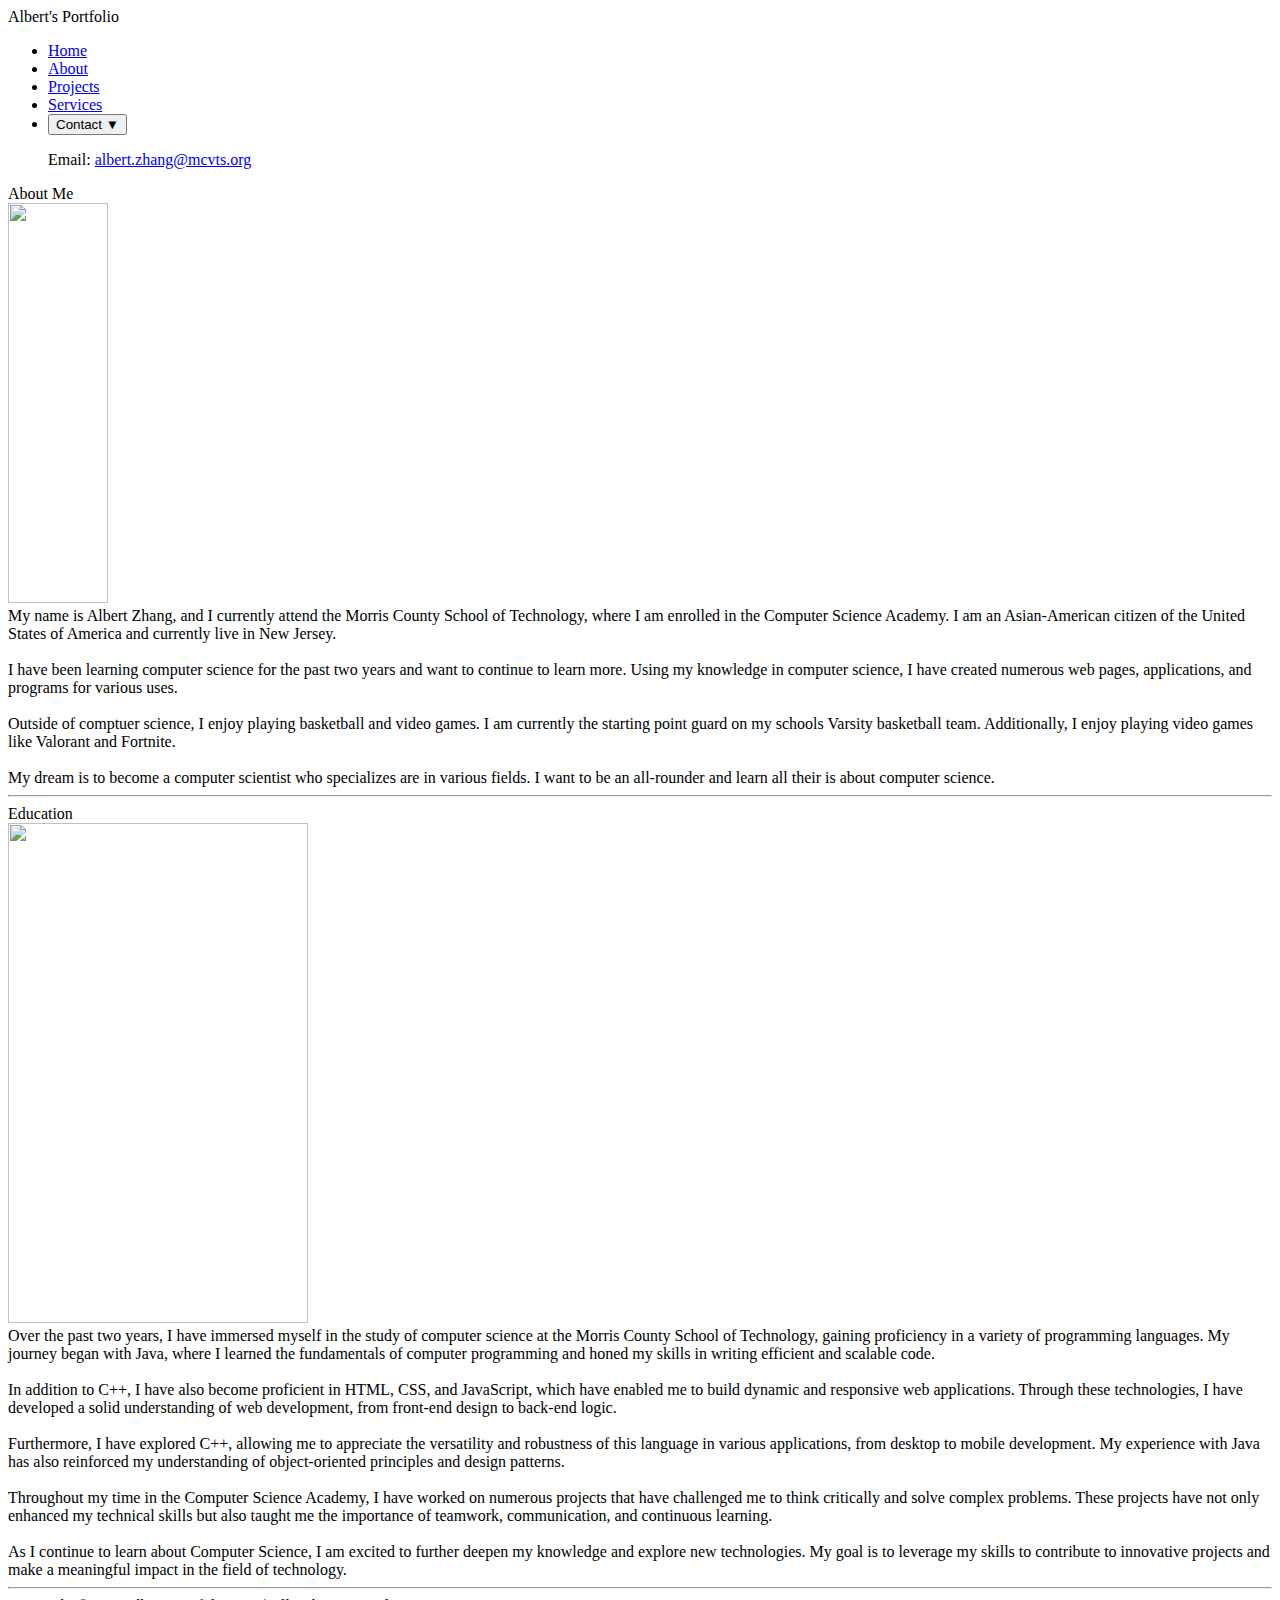
==== about.html @ 19da1a17 "Add files via upload" ====
<!DOCTYPE html>
<html lang="en">

<head>
    <meta charset="UTF-8">
    <meta name="viewport" content="width=device-width, initial-scale=1.0">
    <title>Albert's Portfolio</title>
    <link rel="stylesheet" type="text/css" href="style.css">
    <link rel="preconnect" href="https://fonts.googleapis.com">
    <link rel="preconnect" href="https://fonts.gstatic.com" crossorigin>
    <link href="https://fonts.googleapis.com/css2?family=Poppins&display=swap" rel="stylesheet">
</head>

<body>
    <header>
        <nav>
            <div class="left">Albert's Portfolio</div>
            <div class="right">
                <ul>
                    <li><a href="index.html">Home</a></li>
                    <li><a href="about.html">About</a></li>
                    <li><a href="projects.html">Projects</a></li>
                    <li><a href="services.html">Services</a></li>
                    <li>
                        <div class="contact-container">
                            <button class="contact-btn">
                                Contact <span class="arrow">&#9660;</span>
                            </button>
                            <div class="contact-dropdown">
                                <p>Email: <a href="mailto:albert.zhang@mcvts.org">albert.zhang@mcvts.org</a></p>
                            </div>
                        </div>
                    </li>
                    </form>
            </div>
            </div>
            </li>
            </ul>
            </div>
        </nav>
    </header>
    <main>
        <div class="aboutme">
            About Me
        </div>
        <section class="section-about">
            <div class="leftSection-about">
                <img src="me.jpeg" width="100" height="400" alt="">
            </div>
            <div class="rightSection-about">
                My name is Albert Zhang, and I currently attend the Morris County School of Technology, where I am
                enrolled in the Computer Science Academy. I am an Asian-American citizen of the United States of America
                and currently live in New Jersey.
                <br><br>
                I have been learning computer science for the past two years and want
                to continue to learn more. Using my knowledge in computer science, I have created numerous web pages,
                applications, and programs for various uses.
                <br>
                <br>
                Outside of comptuer science, I enjoy playing basketball and video games. I am currently the starting
                point guard on my schools Varsity basketball team. Additionally, I enjoy playing video games like
                Valorant and Fortnite.
                <br><br>
                My dream is to become a computer scientist who specializes are
                in various fields. I want to be an all-rounder and learn all their is about computer science.

            </div>
        </section>

        <hr class="top-hr">

        <div class="education">
            Education
        </div>
        <section class="section-education">
            <div class="leftSection-education">
                <img src="mcst.jpeg" width="300" height="500" alt="">
            </div>
            <div class="rightSection-education">
                Over the past two years, I have immersed myself in the study
                of computer science at the Morris County School of Technology, gaining proficiency in a variety of
                programming languages. My journey began with
                Java, where I learned the fundamentals of computer programming and honed my skills in writing
                efficient and scalable code.
                <br>
                <br>
                In addition to C++, I have also become proficient in HTML, CSS, and JavaScript, which have enabled me to
                build dynamic and responsive web applications. Through these technologies, I have developed a solid
                understanding of web development, from front-end design to back-end logic.
                <br>
                <br>
                Furthermore, I have explored C++, allowing me to appreciate the versatility and robustness of this
                language in various applications, from desktop to mobile development. My experience with Java has also
                reinforced my understanding of object-oriented principles and design patterns.
                <br>
                <br>
                Throughout my time in the Computer Science Academy, I have worked on numerous projects that have
                challenged me to think critically and solve complex problems. These projects have not only enhanced my
                technical skills but also taught me the importance of teamwork, communication, and continuous learning.
                <br>
                <br>
                As I continue to learn about Computer Science, I am excited to further deepen my knowledge and explore
                new technologies. My goal is to leverage my skills to contribute to innovative projects and make a
                meaningful impact in the field of technology.
            </div>
        </section>

        <hr class="bottom-hr">
        
    </main>
    <footer>
        <div class="footer-bottom">
            <div class="footer-rights">Copyright &#169; 2024 albertsportfolio.com | All rights reserved</div>
    </footer>

    <script src="script.js"></script>
    <!-- Setup and start animation! -->
</body>

</html>
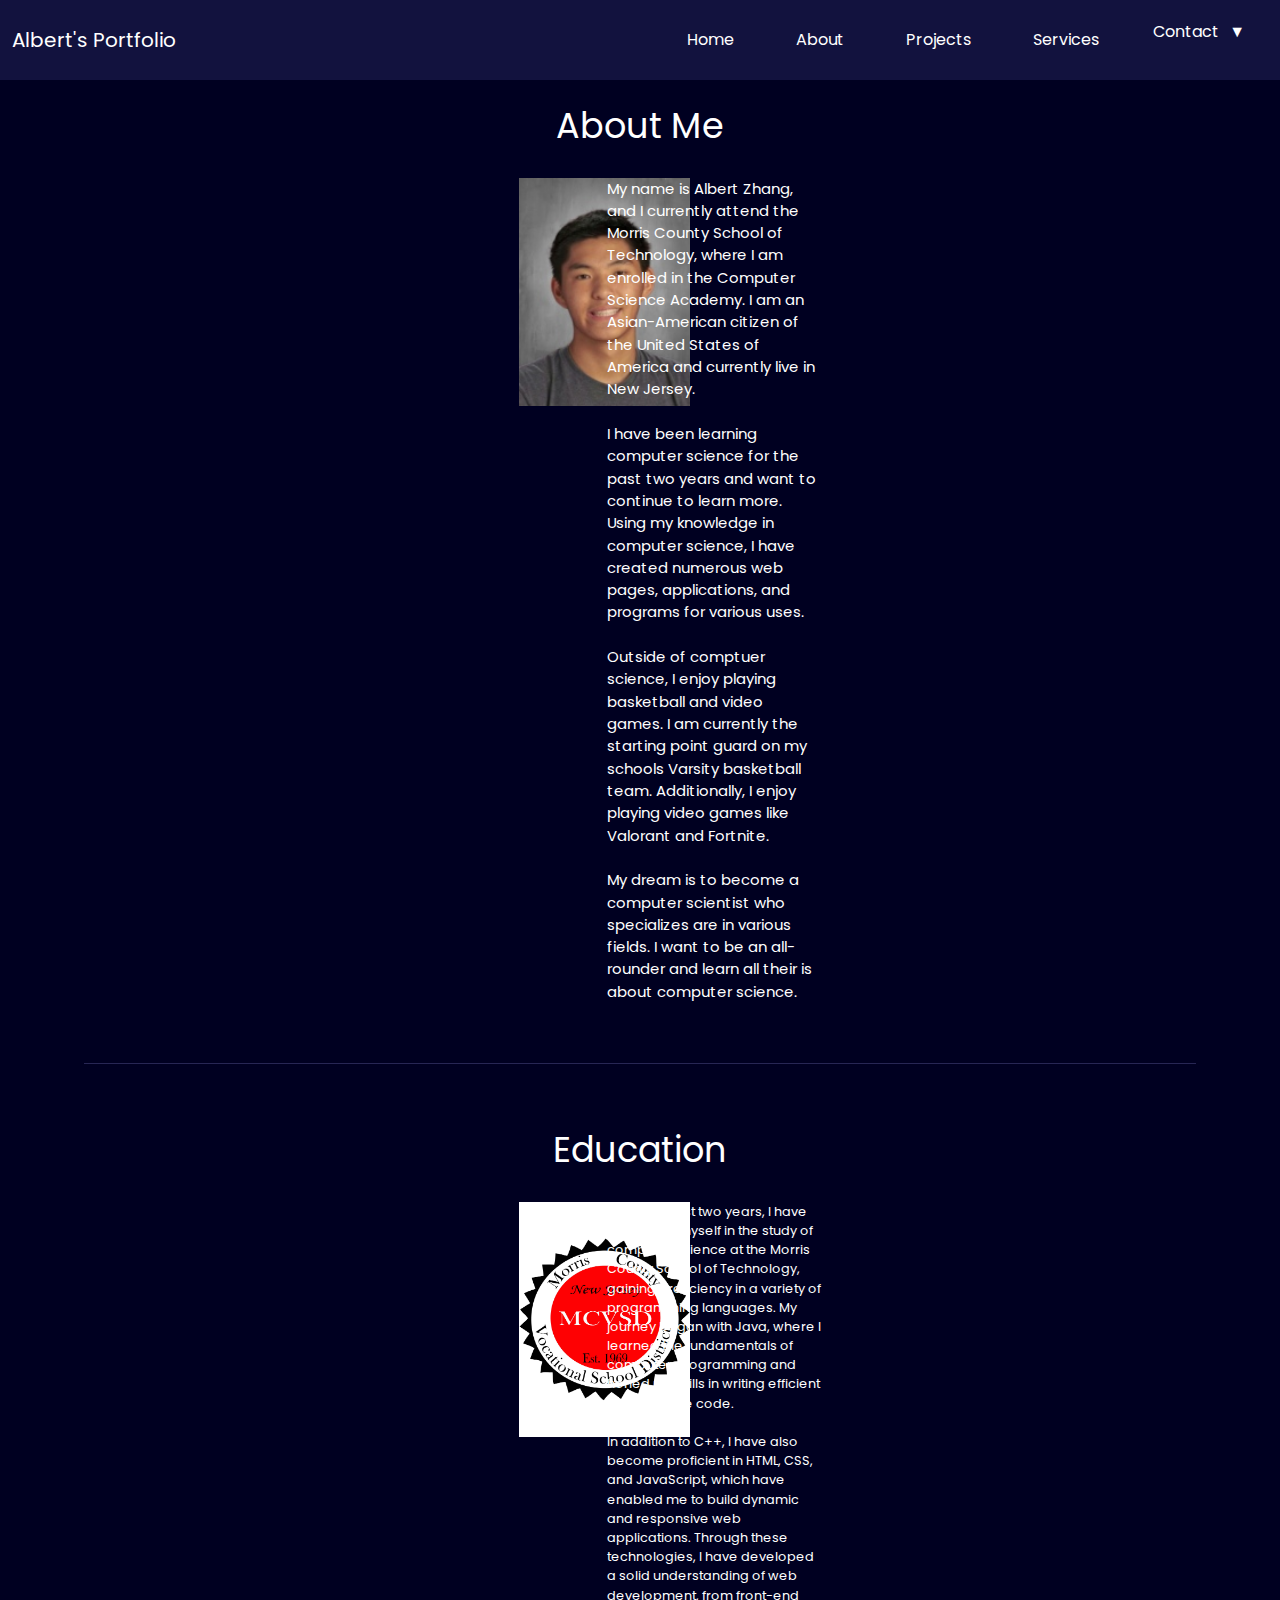
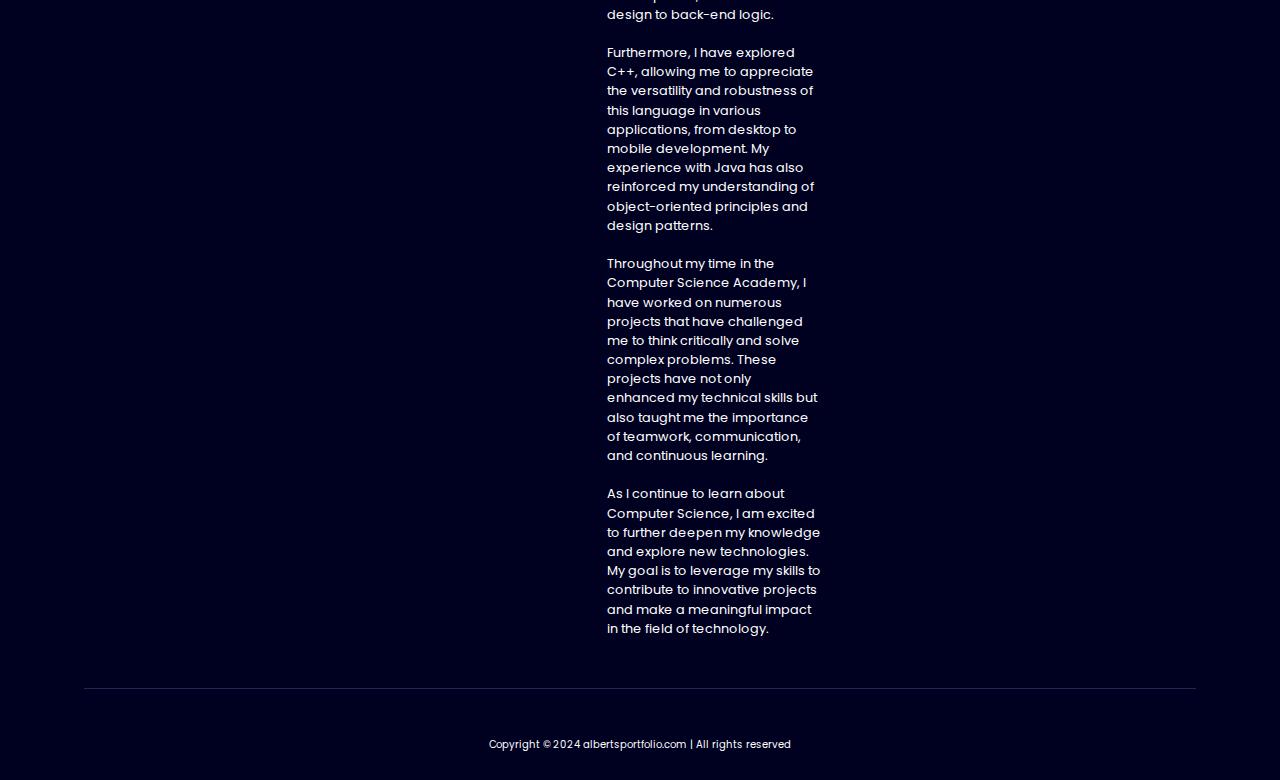
==== commit bbf6d099: "Update about.html" ====
--- a/about.html
+++ b/about.html
@@ -5,6 +5,8 @@
     <meta charset="UTF-8">
     <meta name="viewport" content="width=device-width, initial-scale=1.0">
     <title>Albert's Portfolio</title>
+    <!-- Bootstrap CSS -->
+    <link href="https://cdn.jsdelivr.net/npm/bootstrap@5.0.2/dist/css/bootstrap.min.css" rel="stylesheet">
     <link rel="stylesheet" type="text/css" href="style.css">
     <link rel="preconnect" href="https://fonts.googleapis.com">
     <link rel="preconnect" href="https://fonts.gstatic.com" crossorigin>
@@ -13,57 +15,71 @@
 
 <body>
     <header>
-        <nav>
-            <div class="left">Albert's Portfolio</div>
-            <div class="right">
-                <ul>
-                    <li><a href="index.html">Home</a></li>
-                    <li><a href="about.html">About</a></li>
-                    <li><a href="projects.html">Projects</a></li>
-                    <li><a href="services.html">Services</a></li>
-                    <li>
-                        <div class="contact-container">
-                            <button class="contact-btn">
-                                Contact <span class="arrow">&#9660;</span>
-                            </button>
-                            <div class="contact-dropdown">
-                                <p>Email: <a href="mailto:albert.zhang@mcvts.org">albert.zhang@mcvts.org</a></p>
+        <nav class="navbar navbar-expand-lg navbar-dark navbar-custom">
+            <div class="container-fluid">
+                <a class="navbar-brand">Albert's Portfolio</a>
+                <button class="navbar-toggler" type="button" data-bs-toggle="collapse" data-bs-target="#navbarNav"
+                    aria-controls="navbarNav" aria-expanded="false" aria-label="Toggle navigation">
+                    <span class="navbar-toggler-icon"></span>
+                </button>
+                <div class="collapse navbar-collapse" id="navbarNav">
+                    <ul class="navbar-nav ms-auto">
+                        <li class="nav-item">
+                            <a class="nav-link text-white" href="index.html">Home</a>
+                        </li>
+                        <li class="nav-item">
+                            <a class="nav-link text-white" href="about.html">About</a>
+                        </li>
+                        <li class="nav-item">
+                            <a class="nav-link text-white" href="projects.html">Projects</a>
+                        </li>
+                        <li class="nav-item ">
+                            <a class="nav-link text-white" href="services.html">Services</a>
+                        </li>
+                        <li class="nav-item">
+                            <div class="contact-container">
+                                <button class="contact-btn" id="contactBtn">
+                                    Contact <span class="arrow">&#9660;</span>
+                                </button>
+                                <div class="contact-dropdown" id="contactDropdown">
+                                    <p>Email: <a href="mailto:albert.zhang@mcvts.org">albert.zhang@mcvts.org</a></p>
+                                </div>
                             </div>
-                        </div>
-                    </li>
-                    </form>
-            </div>
-            </div>
-            </li>
-            </ul>
+                        </li>
+                    </ul>
+                </div>
             </div>
         </nav>
     </header>
+
     <main>
         <div class="aboutme">
             About Me
         </div>
         <section class="section-about">
-            <div class="leftSection-about">
-                <img src="me.jpeg" width="100" height="400" alt="">
-            </div>
-            <div class="rightSection-about">
-                My name is Albert Zhang, and I currently attend the Morris County School of Technology, where I am
-                enrolled in the Computer Science Academy. I am an Asian-American citizen of the United States of America
-                and currently live in New Jersey.
-                <br><br>
-                I have been learning computer science for the past two years and want
-                to continue to learn more. Using my knowledge in computer science, I have created numerous web pages,
-                applications, and programs for various uses.
-                <br>
-                <br>
-                Outside of comptuer science, I enjoy playing basketball and video games. I am currently the starting
-                point guard on my schools Varsity basketball team. Additionally, I enjoy playing video games like
-                Valorant and Fortnite.
-                <br><br>
-                My dream is to become a computer scientist who specializes are
-                in various fields. I want to be an all-rounder and learn all their is about computer science.
-
+            <div class="row">
+                <div class="col-lg-6">
+                    <img src="me.jpeg" class="img-fluid" width=400px height=400px alt="">
+                </div>
+                <div class="col-lg-6">
+                    <div class="rightSection-about">
+                        My name is Albert Zhang, and I currently attend the Morris County School of Technology, where I am
+                        enrolled in the Computer Science Academy. I am an Asian-American citizen of the United States of America
+                        and currently live in New Jersey.
+                        <br><br>
+                        I have been learning computer science for the past two years and want
+                        to continue to learn more. Using my knowledge in computer science, I have created numerous web pages,
+                        applications, and programs for various uses.
+                        <br>
+                        <br>
+                        Outside of comptuer science, I enjoy playing basketball and video games. I am currently the starting
+                        point guard on my schools Varsity basketball team. Additionally, I enjoy playing video games like
+                        Valorant and Fortnite.
+                        <br><br>
+                        My dream is to become a computer scientist who specializes are
+                        in various fields. I want to be an all-rounder and learn all their is about computer science.
+                    </div>
+                </div>
             </div>
         </section>
 
@@ -73,48 +89,55 @@
             Education
         </div>
         <section class="section-education">
-            <div class="leftSection-education">
-                <img src="mcst.jpeg" width="300" height="500" alt="">
-            </div>
-            <div class="rightSection-education">
-                Over the past two years, I have immersed myself in the study
-                of computer science at the Morris County School of Technology, gaining proficiency in a variety of
-                programming languages. My journey began with
-                Java, where I learned the fundamentals of computer programming and honed my skills in writing
-                efficient and scalable code.
-                <br>
-                <br>
-                In addition to C++, I have also become proficient in HTML, CSS, and JavaScript, which have enabled me to
-                build dynamic and responsive web applications. Through these technologies, I have developed a solid
-                understanding of web development, from front-end design to back-end logic.
-                <br>
-                <br>
-                Furthermore, I have explored C++, allowing me to appreciate the versatility and robustness of this
-                language in various applications, from desktop to mobile development. My experience with Java has also
-                reinforced my understanding of object-oriented principles and design patterns.
-                <br>
-                <br>
-                Throughout my time in the Computer Science Academy, I have worked on numerous projects that have
-                challenged me to think critically and solve complex problems. These projects have not only enhanced my
-                technical skills but also taught me the importance of teamwork, communication, and continuous learning.
-                <br>
-                <br>
-                As I continue to learn about Computer Science, I am excited to further deepen my knowledge and explore
-                new technologies. My goal is to leverage my skills to contribute to innovative projects and make a
-                meaningful impact in the field of technology.
+            <div class="row">
+                <div class="col-lg-6">
+                    <img src="mcst.jpeg" class="img-fluid" width=400px height=400px alt="">
+                </div>
+                <div class="col-lg-6">
+                    <div class="rightSection-education">
+                        Over the past two years, I have immersed myself in the study
+                        of computer science at the Morris County School of Technology, gaining proficiency in a variety of
+                        programming languages. My journey began with
+                        Java, where I learned the fundamentals of computer programming and honed my skills in writing
+                        efficient and scalable code.
+                        <br>
+                        <br>
+                        In addition to C++, I have also become proficient in HTML, CSS, and JavaScript, which have enabled me to
+                        build dynamic and responsive web applications. Through these technologies, I have developed a solid
+                        understanding of web development, from front-end design to back-end logic.
+                        <br>
+                        <br>
+                        Furthermore, I have explored C++, allowing me to appreciate the versatility and robustness of this
+                        language in various applications, from desktop to mobile development. My experience with Java has also
+                        reinforced my understanding of object-oriented principles and design patterns.
+                        <br>
+                        <br>
+                        Throughout my time in the Computer Science Academy, I have worked on numerous projects that have
+                        challenged me to think critically and solve complex problems. These projects have not only enhanced my
+                        technical skills but also taught me the importance of teamwork, communication, and continuous learning.
+                        <br>
+                        <br>
+                        As I continue to learn about Computer Science, I am excited to further deepen my knowledge and explore
+                        new technologies. My goal is to leverage my skills to contribute to innovative projects and make a
+                        meaningful impact in the field of technology.
+                    </div>
+                </div>
             </div>
         </section>
 
         <hr class="bottom-hr">
         
     </main>
-    <footer>
-        <div class="footer-bottom">
-            <div class="footer-rights">Copyright &#169; 2024 albertsportfolio.com | All rights reserved</div>
+    <footer class="bg-custom text-center text-white">
+        <div class="container">
+            <div class="footer-bottom">
+                <div class="footer-rights">Copyright &#169; 2024 albertsportfolio.com | All rights reserved</div>
+            </div>
+        </div>
     </footer>
-
+    
+    <script src="https://cdn.jsdelivr.net/npm/bootstrap@5.0.2/dist/js/bootstrap.bundle.min.js"></script>
     <script src="script.js"></script>
-    <!-- Setup and start animation! -->
 </body>
 
-</html>+</html>
--- a/style.css
+++ b/style.css
@@ -0,0 +1,252 @@
+* {
+    margin: 0;
+    padding: 0;
+}
+
+body {
+    background-color: rgb(0, 0, 33);
+    color: white;
+    font-family: "Poppins", sans-serif;
+}
+
+nav {
+    display: flex;
+    justify-content: space-around;
+    align-items: center;
+    height: 80px;
+    background-color: rgb(18, 18, 62);
+}
+
+nav ul {
+    display: flex;
+    justify-content: center;
+}
+
+nav ul li {
+    list-style: none;
+    margin: 0 23px;
+}
+
+nav ul li a {
+    text-decoration: none;
+    color: white;
+}
+
+nav ul li a:hover {
+    color: rgb(153, 153, 226);
+    font-size: 1.02rem;
+}
+
+main hr {
+    border: 0;
+    background: #9c97f1;
+    height: 1.2px;
+    margin: 60px 84px;
+}
+
+.bottom-hr{
+    margin-top:50px;
+    margin-bottom:20px;
+}
+
+.left {
+    font-size: 1.5rem;
+}
+
+.firstSection {
+    display: flex;
+    justify-content: space-around;
+    align-items: center;
+    margin: 130px 0;
+}
+
+.firstSection>div {
+    width: 30%;
+}
+
+.leftSection {
+    font-size: 2.45rem;
+}
+
+.rightSection img {
+    width: 80%;
+}
+
+.purple {
+    color: rgb(143, 80, 202);
+}
+
+.text-gray {
+    color: gray;
+}
+
+#element {
+    color: rgb(143, 80, 202);
+}
+
+.secondSection {
+    max-width: 80vw;
+    margin: auto;
+    height: 80vh;
+}
+
+.secondSection h1 {
+    font-size: 1.9rem;
+}
+
+.secondSection .box {
+    background: white;
+    width: 80vw;
+    height: 2px;
+    margin: 56px 0;
+    display: flex;
+}
+
+.secondSection .vertical {
+    height: 93px;
+    width: 1px;
+    background-color: white;
+    margin: 0 275px;
+}
+
+.image-top {
+    width: 23px;
+    position: relative;
+    top: -32px;
+    left: -9px;
+}
+
+.vertical-title {
+    position: relative;
+    top: 75px;
+    width: 150px;
+
+}
+
+.vertical-desc {
+    position: relative;
+    top: 86px;
+    color: gray;
+    width: 150px;
+    font-size: 9px;
+}
+
+footer {
+    padding-bottom: 10px;
+}
+
+.footer-bottom{
+    text-align: center;
+    padding: 18px 0;
+    color: white;
+}
+.footer-rights{
+    font-size: 10px;
+    margin-top:10px;
+}
+
+.contact-container {
+    position: relative;
+    display: inline-block;
+}
+
+.contact-btn {
+    font-family: "Poppins", sans-serif;
+    background-color: rgb(18, 18, 62);
+    color: white;
+    border: none;
+    cursor: pointer;
+    font-size: 16px;
+    display: flex;
+    align-items: center;
+}
+
+.contact-btn .arrow {
+    margin-left: 10px;
+    transition: transform 0.3s;
+}
+
+.contact-dropdown {
+    display: none;
+    position: absolute;
+    background-color: rgb(18, 18, 62);
+    min-width: 160px;
+    box-shadow: 0px 8px 16px 0px rgba(0,0,0,0.2);
+    padding: 12px 16px;
+    z-index: 1;
+    border: 1px solid #ddd;
+    border-radius: 5px;
+    transition: border 0.3s;
+}
+
+.contact-dropdown.outlined {
+    border: 2px solid black;
+}
+
+.services{
+    font-size:100px;
+}
+
+.section-about {
+    display: flex;
+    justify-content: space-around;
+    margin-top:25px;
+    margin-right:90px;
+}
+
+.section-about img {
+    width: 80%;
+    margin-left: 150px;
+}
+
+.section-about>div {
+    width: 40%;
+}
+
+.rightSection-about {
+    font-size: 0.93rem;
+}
+
+.leftSection-about img {
+    width: 80%;
+}
+
+.aboutme{
+    font-size: 35px;
+    margin-top: 20px;
+    align-items:center;
+    display:flex;
+    justify-content:space-around;
+}
+
+.section-education {
+    display: flex;
+    justify-content: space-around;
+    margin-top:25px;
+    margin-right:90px;
+}
+
+.section-education img {
+    width: 80%;
+    margin-left: 150px;
+}
+
+.section-education>div {
+    width: 40%;
+}
+
+.rightSection-education {
+    font-size: 0.8rem;
+}
+
+.leftSection-education img {
+    width: 80%;
+}
+
+.education{
+    font-size: 35px;
+    margin-top: 20px;
+    align-items:center;
+    display:flex;
+    justify-content:space-around;
+}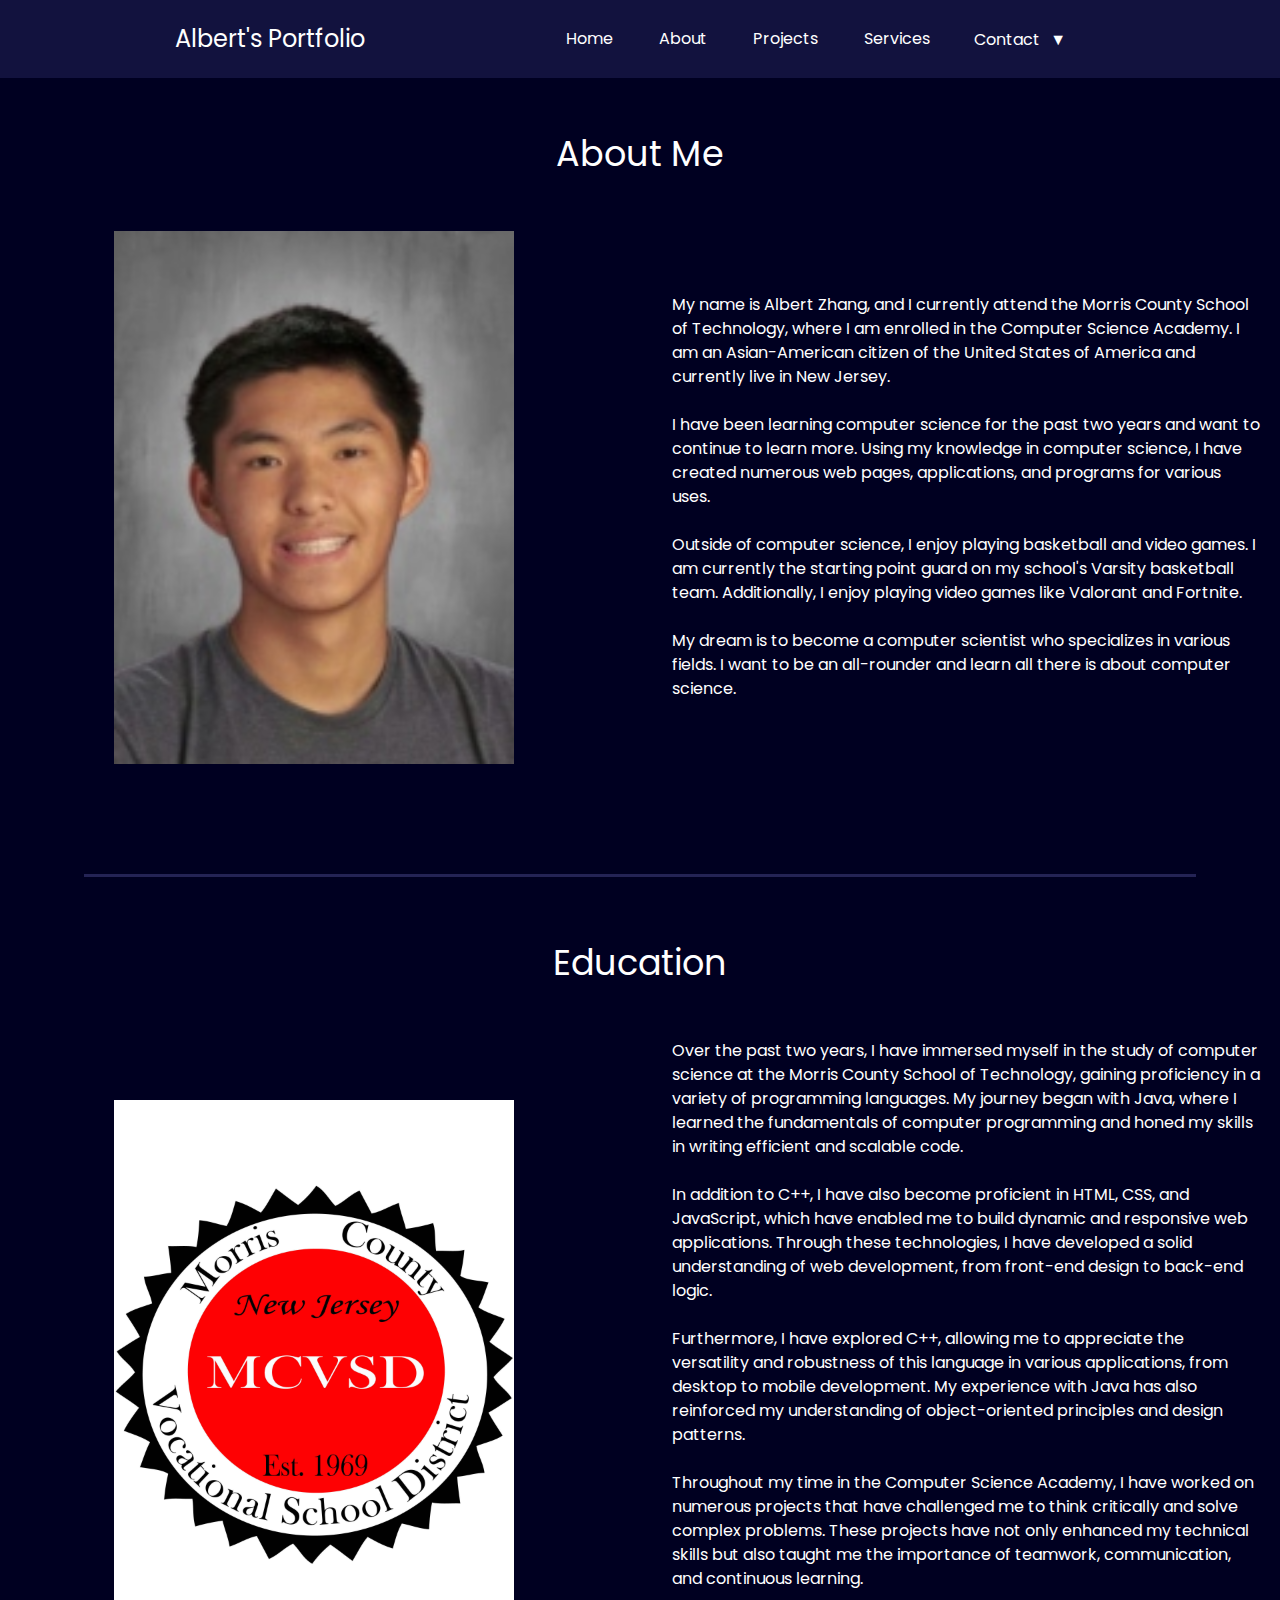
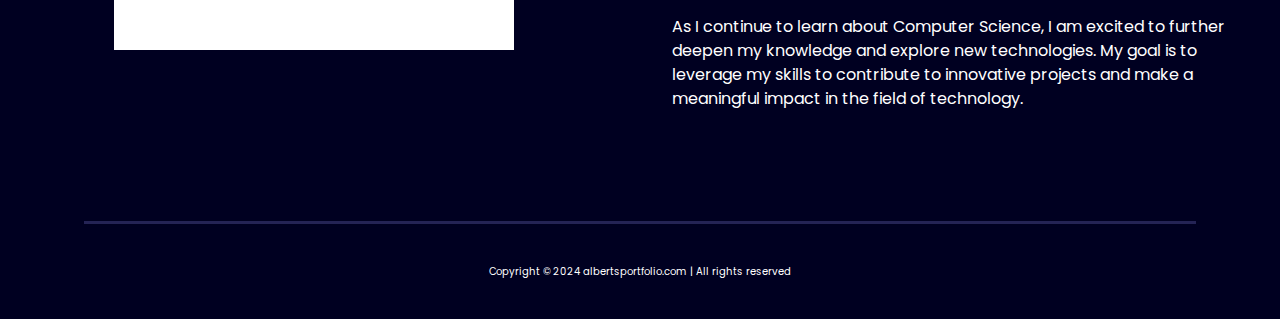
==== commit e2e1cbde: "Update about.html" ====
--- a/about.html
+++ b/about.html
@@ -72,12 +72,12 @@
                         applications, and programs for various uses.
                         <br>
                         <br>
-                        Outside of comptuer science, I enjoy playing basketball and video games. I am currently the starting
-                        point guard on my schools Varsity basketball team. Additionally, I enjoy playing video games like
+                        Outside of computer science, I enjoy playing basketball and video games. I am currently the starting
+                        point guard on my school's Varsity basketball team. Additionally, I enjoy playing video games like
                         Valorant and Fortnite.
                         <br><br>
-                        My dream is to become a computer scientist who specializes are
-                        in various fields. I want to be an all-rounder and learn all their is about computer science.
+                        My dream is to become a computer scientist who specializes
+                        in various fields. I want to be an all-rounder and learn all there is about computer science.
                     </div>
                 </div>
             </div>
--- a/style.css
+++ b/style.css
@@ -1,252 +1,211 @@
-* {
-    margin: 0;
-    padding: 0;
-}
-
 body {
-    background-color: rgb(0, 0, 33);
-    color: white;
-    font-family: "Poppins", sans-serif;
-}
-
-nav {
-    display: flex;
-    justify-content: space-around;
-    align-items: center;
-    height: 80px;
-    background-color: rgb(18, 18, 62);
-}
-
-nav ul {
-    display: flex;
-    justify-content: center;
-}
-
-nav ul li {
-    list-style: none;
-    margin: 0 23px;
-}
-
-nav ul li a {
-    text-decoration: none;
-    color: white;
-}
-
-nav ul li a:hover {
-    color: rgb(153, 153, 226);
-    font-size: 1.02rem;
+  background-color: rgb(0, 0, 33);
+  color: white;
+  font-family: "Poppins", sans-serif;
 }
 
 main hr {
-    border: 0;
-    background: #9c97f1;
-    height: 1.2px;
-    margin: 60px 84px;
-}
-
-.bottom-hr{
-    margin-top:50px;
-    margin-bottom:20px;
-}
-
-.left {
-    font-size: 1.5rem;
+  border: 0;
+  background: none;
+  border-bottom: 3px solid #918cf3;
+  margin: 60px 84px;
+}
+
+.bottom-hr {
+  margin-bottom: 40px;
 }
 
 .firstSection {
-    display: flex;
-    justify-content: space-around;
-    align-items: center;
-    margin: 130px 0;
-}
-
-.firstSection>div {
-    width: 30%;
+  margin-top:130px;
+  margin-bottom:130px;
+}
+
+.row{
+  display: flex;
+  justify-content: space-around;
+  align-items: center;
 }
 
 .leftSection {
-    font-size: 2.45rem;
+  font-size: 2.45rem;
 }
 
 .rightSection img {
-    width: 80%;
+height:auto;
+  width: 60%;
 }
 
 .purple {
-    color: rgb(143, 80, 202);
+  color: rgb(143, 80, 202);
 }
 
 .text-gray {
-    color: gray;
+  color: gray;
 }
 
 #element {
-    color: rgb(143, 80, 202);
+  color: rgb(143, 80, 202);
 }
 
 .secondSection {
-    max-width: 80vw;
-    margin: auto;
-    height: 80vh;
+  margin: auto;
+  max-width: 80vw;
+  height: 80vh;
 }
 
 .secondSection h1 {
-    font-size: 1.9rem;
+  font-size: 1.9rem;
 }
 
 .secondSection .box {
-    background: white;
-    width: 80vw;
-    height: 2px;
-    margin: 56px 0;
-    display: flex;
-}
-
-.secondSection .vertical {
-    height: 93px;
-    width: 1px;
-    background-color: white;
-    margin: 0 275px;
-}
+  background: white;
+  width: 80vw;
+  height: 2px;
+  margin: 56px 0;
+  display: flex;
+}
+
 
 .image-top {
-    width: 23px;
-    position: relative;
-    top: -32px;
-    left: -9px;
-}
+  width: 23px;
+  position: absolute;
+  top: 32px;
+  left: -20px;
+  transform: translate(-50%, -50%);
+}
+
 
 .vertical-title {
-    position: relative;
-    top: 75px;
-    width: 150px;
-
+  position: relative;
+  top: 25px;
+  width: 150px;
 }
 
 .vertical-desc {
     position: relative;
-    top: 86px;
+    top: 35px;
     color: gray;
     width: 150px;
     font-size: 9px;
 }
 
-footer {
-    padding-bottom: 10px;
-}
-
-.footer-bottom{
-    text-align: center;
-    padding: 18px 0;
-    color: white;
-}
-.footer-rights{
-    font-size: 10px;
-    margin-top:10px;
+.col-md-6.position-relative {
+  height: 200px; /* Adjust the height value according to your requirement */
+}
+
+.footer-bottom {
+  background-color:rgb(0, 0, 33);
+  text-align: center;
+  color: white;
+  margin-bottom:40px;
+}
+
+.footer-rights {
+  font-size: 10px;
+  margin-top: 10px;
 }
 
 .contact-container {
-    position: relative;
-    display: inline-block;
+  position: relative;
+  display: inline-block;
+  margin-top: 8px;
 }
 
 .contact-btn {
-    font-family: "Poppins", sans-serif;
-    background-color: rgb(18, 18, 62);
-    color: white;
-    border: none;
-    cursor: pointer;
-    font-size: 16px;
-    display: flex;
-    align-items: center;
+  font-family: "Poppins", sans-serif;
+  background-color: rgb(18, 18, 62);
+  color: white;
+  border: none;
+  cursor: pointer;
+  font-size: 16px;
+  display: flex;
+  align-items: center;
 }
 
 .contact-btn .arrow {
-    margin-left: 10px;
-    transition: transform 0.3s;
+  margin-left: 10px;
+  transition: transform 0.3s;
 }
 
 .contact-dropdown {
-    display: none;
-    position: absolute;
-    background-color: rgb(18, 18, 62);
-    min-width: 160px;
-    box-shadow: 0px 8px 16px 0px rgba(0,0,0,0.2);
-    padding: 12px 16px;
-    z-index: 1;
-    border: 1px solid #ddd;
-    border-radius: 5px;
-    transition: border 0.3s;
+  display: none;
+  position: absolute;
+  background-color: rgb(18, 18, 62);
+  min-width: 160px;
+  box-shadow: 0px 8px 16px 0px rgba(0, 0, 0, 0.2);
+  padding: 12px 16px;
+  z-index: 1;
+  border: 1px solid #ddd;
+  border-radius: 5px;
+  transition: border 0.3s;
 }
 
 .contact-dropdown.outlined {
-    border: 2px solid black;
+  border: 2px solid black;
+}
+
+.navbar-custom {
+  background-color: rgb(18, 18, 62);
+}
+
+.navbar-brand {
+  margin-left: 155px;
+  font-size: 24px;
+}
+
+.nav-item {
+  margin-right: 30px;
+  align-items: center;
+}
+
+.navbar-collapse {
+  margin-right: 158px;
+}
+
+.container-fluid {
+  margin: 8px;
+}
+
+.aboutme{
+  font-size:35px;
+}
+.aboutme, .education {
+  text-align: center; /* Centering section headings */
+  margin-top: 50px; /* Adding some top margin */
+}
+
+.education{
+  font-size:35px;
+}
+.section-about, .section-education {
+  padding: 50px 0; /* Adding padding to sections */
+}
+
+.rightSection-title {
+  position: relative;
+  align-items:center;
+}
+
+.soda-title{
+  font-size: 20px;
+  text-align: center;
+}
+
+.rightSection-about, .rightSection-education {
+  padding: 0 20px; /* Adding padding to text content */
+}
+
+.col-lg-6 {
+  display: flex; /* Make the column a flex container */
+  justify-content:center; /* Center the contents horizontally */
+}
+
+@media (max-width: 992px) {
+  .col-lg-6 {
+      margin-bottom: 40px; /* Adding space between image and text */
+  }
 }
 
 .services{
-    font-size:100px;
-}
-
-.section-about {
-    display: flex;
-    justify-content: space-around;
-    margin-top:25px;
-    margin-right:90px;
-}
-
-.section-about img {
-    width: 80%;
-    margin-left: 150px;
-}
-
-.section-about>div {
-    width: 40%;
-}
-
-.rightSection-about {
-    font-size: 0.93rem;
-}
-
-.leftSection-about img {
-    width: 80%;
-}
-
-.aboutme{
-    font-size: 35px;
-    margin-top: 20px;
-    align-items:center;
-    display:flex;
-    justify-content:space-around;
-}
-
-.section-education {
-    display: flex;
-    justify-content: space-around;
-    margin-top:25px;
-    margin-right:90px;
-}
-
-.section-education img {
-    width: 80%;
-    margin-left: 150px;
-}
-
-.section-education>div {
-    width: 40%;
-}
-
-.rightSection-education {
-    font-size: 0.8rem;
-}
-
-.leftSection-education img {
-    width: 80%;
-}
-
-.education{
-    font-size: 35px;
-    margin-top: 20px;
-    align-items:center;
-    display:flex;
-    justify-content:space-around;
-}+  font-size: 100px;
+}
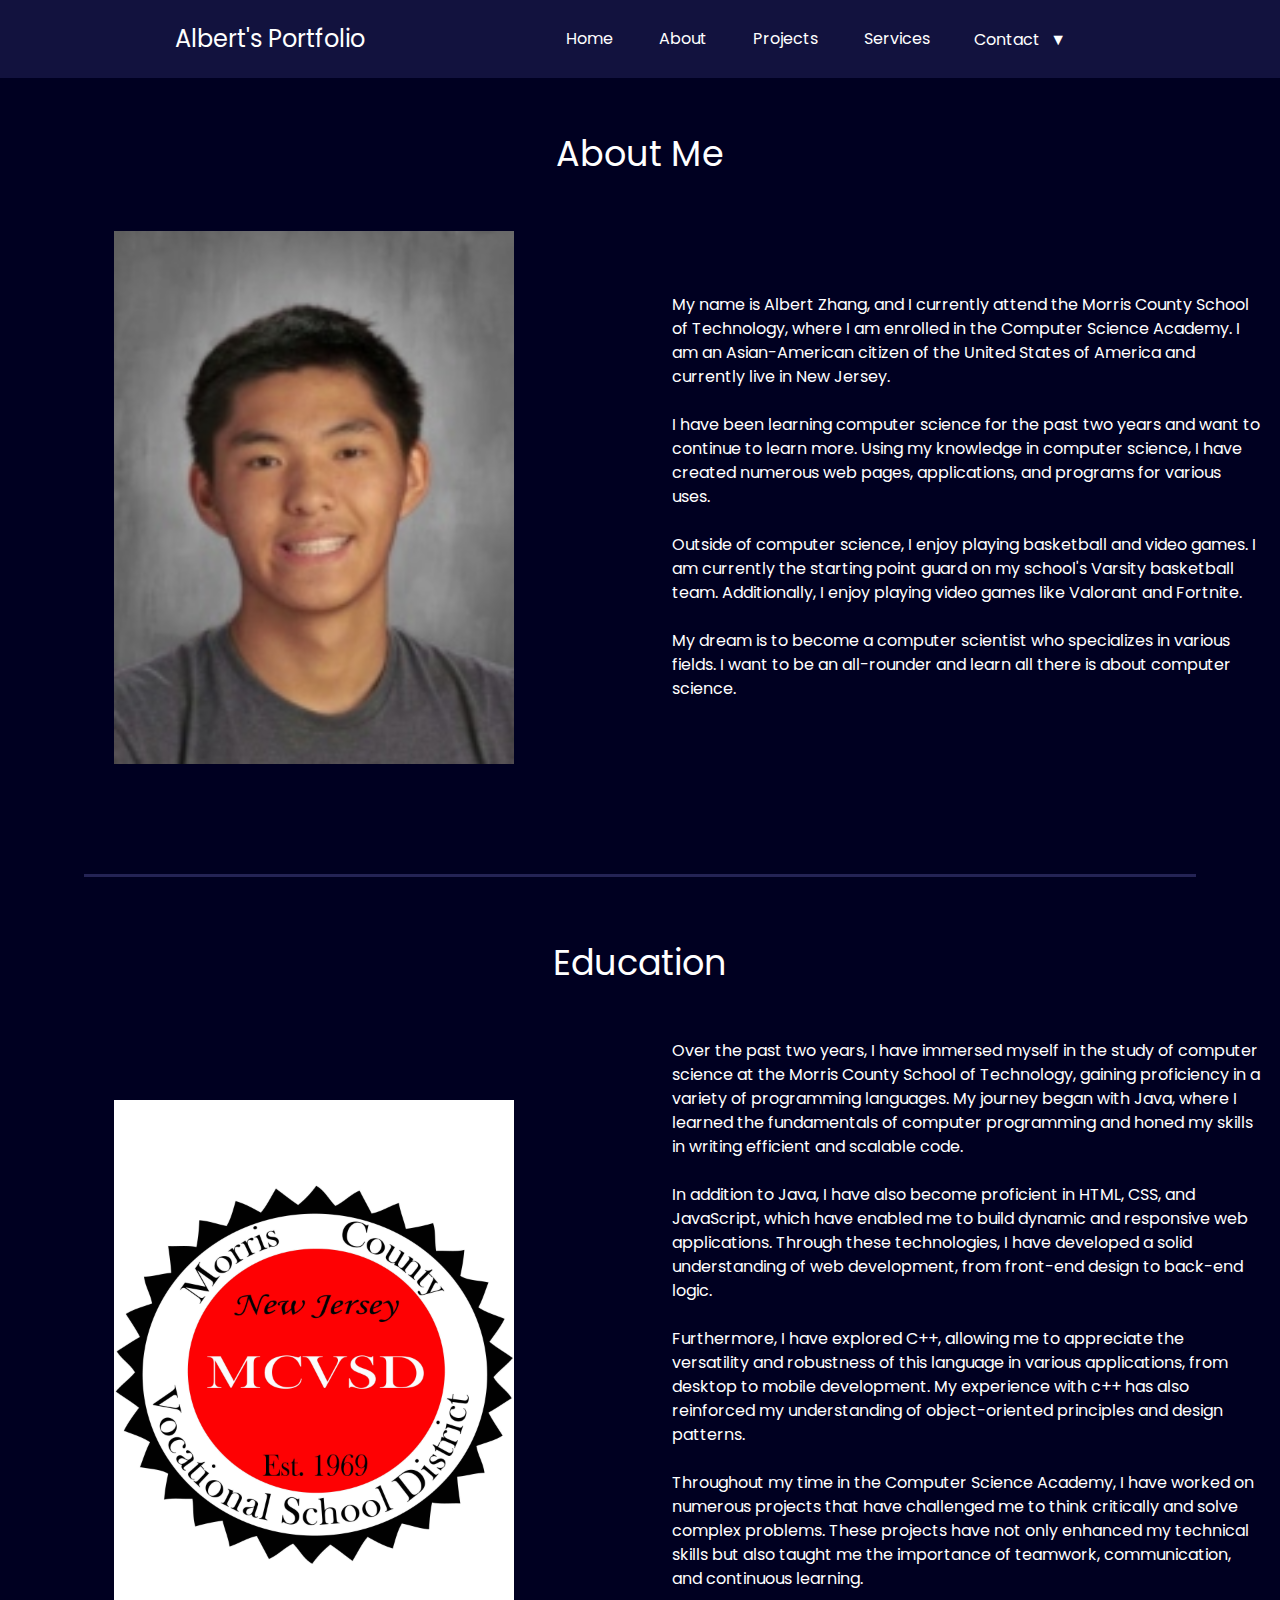
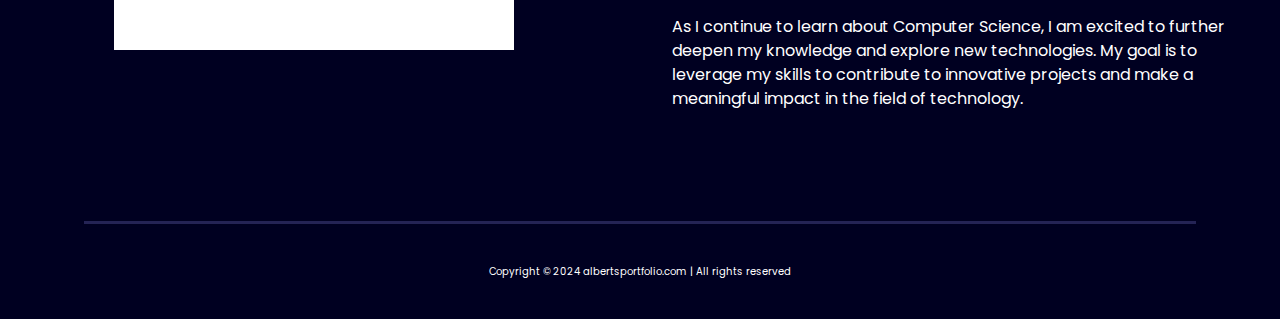
==== commit 9b6b8a48: "Update about.html" ====
--- a/about.html
+++ b/about.html
@@ -102,13 +102,13 @@
                         efficient and scalable code.
                         <br>
                         <br>
-                        In addition to C++, I have also become proficient in HTML, CSS, and JavaScript, which have enabled me to
+                        In addition to Java, I have also become proficient in HTML, CSS, and JavaScript, which have enabled me to
                         build dynamic and responsive web applications. Through these technologies, I have developed a solid
                         understanding of web development, from front-end design to back-end logic.
                         <br>
                         <br>
                         Furthermore, I have explored C++, allowing me to appreciate the versatility and robustness of this
-                        language in various applications, from desktop to mobile development. My experience with Java has also
+                        language in various applications, from desktop to mobile development. My experience with c++ has also
                         reinforced my understanding of object-oriented principles and design patterns.
                         <br>
                         <br>
--- a/style.css
+++ b/style.css
@@ -71,7 +71,6 @@
   position: absolute;
   top: 32px;
   left: -20px;
-  transform: translate(-50%, -50%);
 }
 
 
